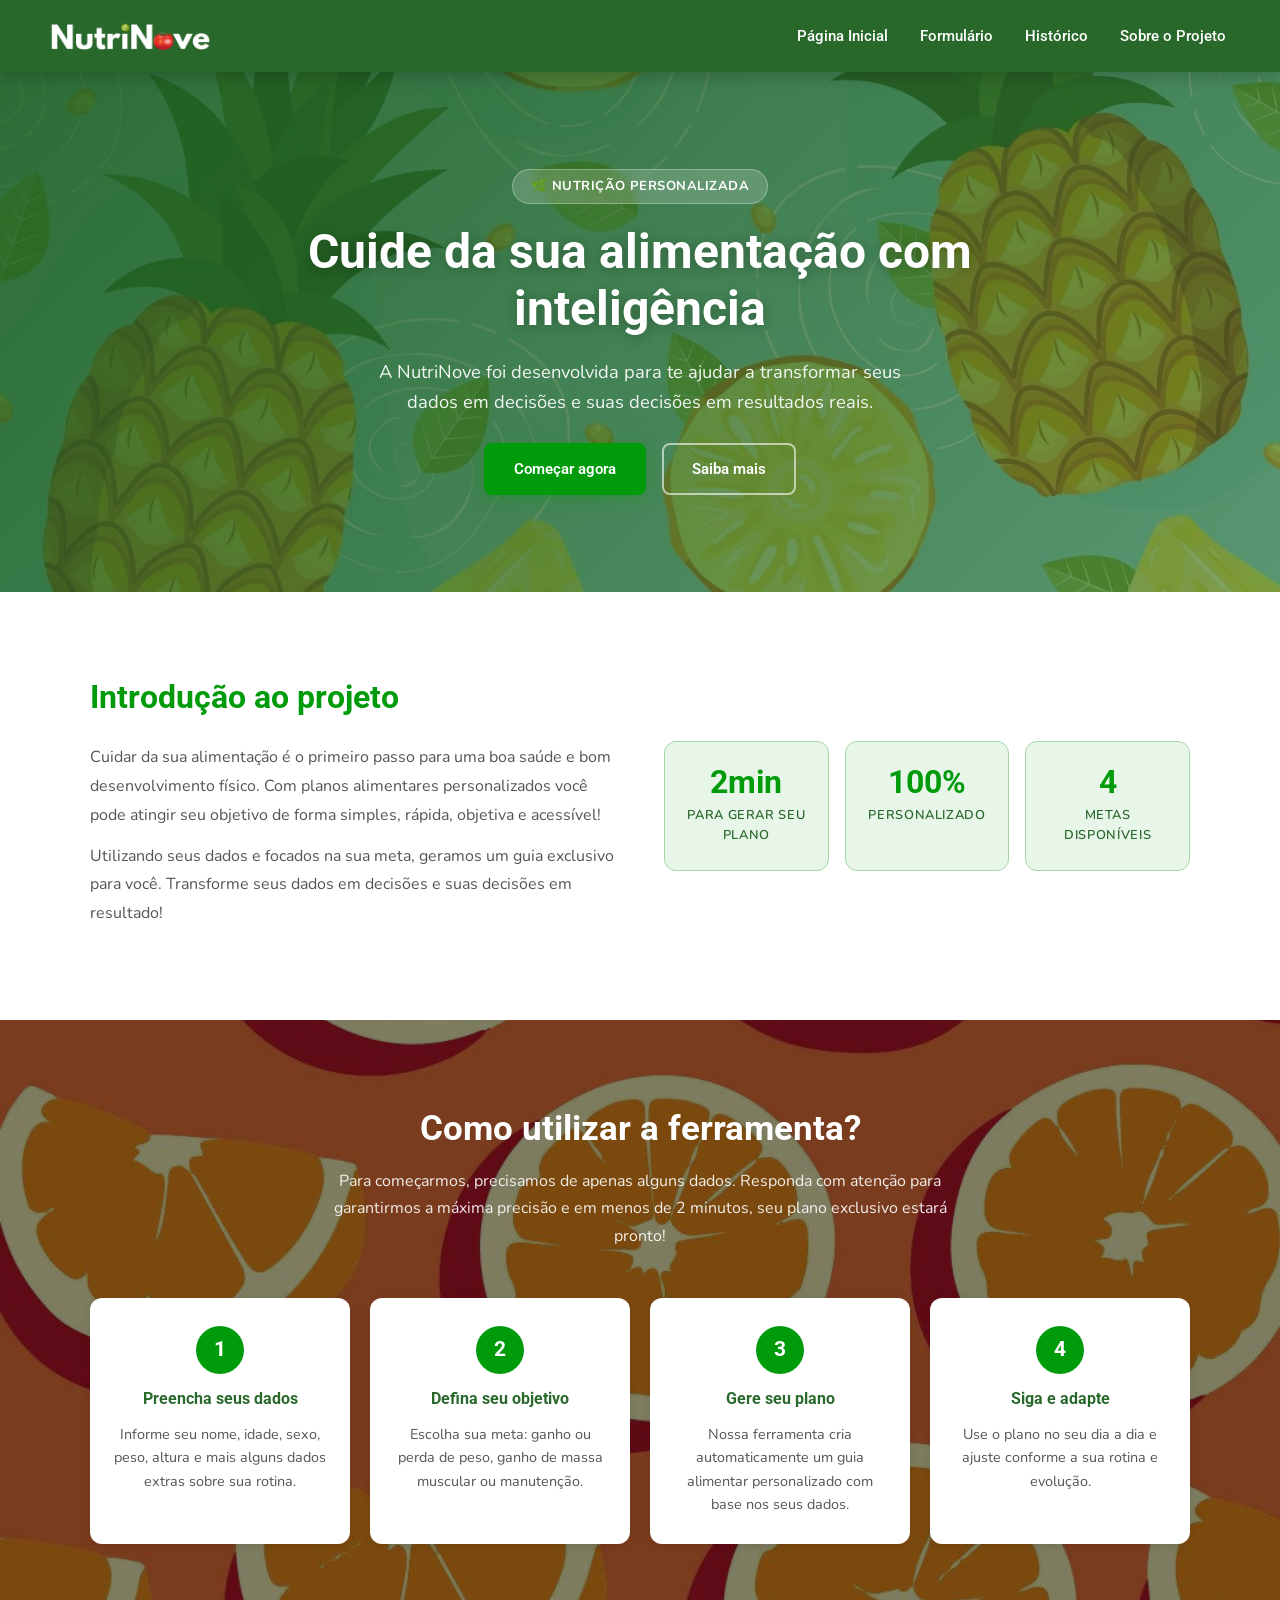
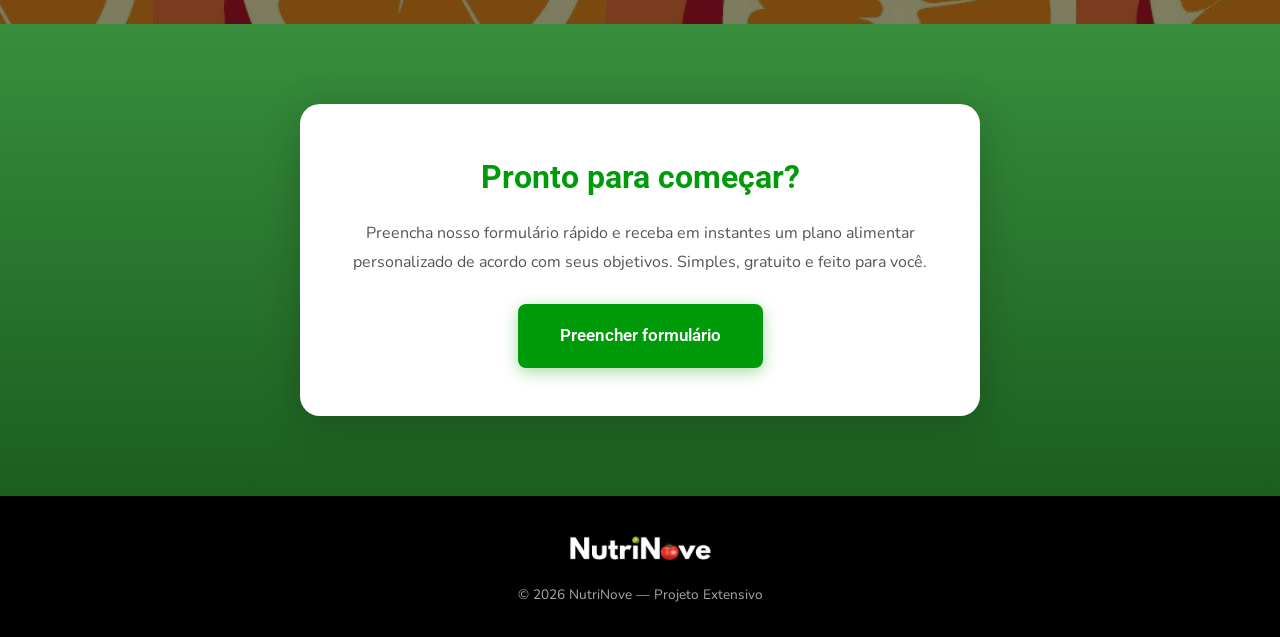
==== front-end/index.html @ 5b018abd "Primeiro commit Front atualizado" ====
<!DOCTYPE html>
<html lang="pt-BR">

<head>
    <meta charset="UTF-8">
    <meta name="viewport" content="width=device-width, initial-scale=1.0">
    <title>NutriNove - Página Inicial</title>
    <link rel="icon" type="image/x-icon" href="assets/imgs/tomate-icone.ico">
    <link rel="stylesheet" href="css/style.css">
</head>

<body>

    <!-- HEADER -->
    <header>
        <div class="header-inner">
            <img src="assets/imgs/logo nutrinove.png" alt="NutriNove logo" id="logo">

            <button class="nav-toggle" id="navToggle" aria-label="Abrir menu" aria-expanded="false">
                <span></span>
                <span></span>
                <span></span>
            </button>

            <nav id="mainNav">
                <a href="index.html">Página Inicial</a>
                <a href="pages/Formulario.html">Formulário</a>
                <a href="pages/Historico.html">Histórico</a>
                <a href="pages/Sobre.html">Sobre o Projeto</a>
            </nav>
        </div>
    </header>

    <!-- HERO -->
    <section class="hero" style="background-image: url('assets/imgs/abacaxi.png');">
        <div class="hero-overlay"></div>
        <div class="hero-content">
            <span class="hero-badge">🌿 Nutrição personalizada</span>
            <h1>Cuide da sua alimentação com inteligência</h1>
            <p>A NutriNove foi desenvolvida para te ajudar a transformar seus dados em decisões e suas decisões em
                resultados reais.</p>
            <div class="hero-actions">
                <a href="pages/Formulario.html" class="btn btn-primary">Começar agora</a>
                <a href="pages/Sobre.html" class="btn btn-outline">Saiba mais</a>
            </div>
        </div>
    </section>

    <!-- INTRO -->
    <section class="section section-light">
        <div class="container">
            <div class="intro-grid">
                <div class="intro-text">
                    <h2>Introdução ao projeto</h2>
                    <p>Cuidar da sua alimentação é o primeiro passo para uma boa saúde e bom desenvolvimento físico. Com
                        planos alimentares personalizados você pode atingir seu objetivo de forma simples, rápida,
                        objetiva e acessível!</p>
                    <p>Utilizando seus dados e focados na sua meta, geramos um guia exclusivo para você. Transforme seus
                        dados em decisões e suas decisões em resultado!</p>
                </div>
                <div class="intro-stats">
                    <div class="stat-card">
                        <span class="stat-number">2min</span>
                        <span class="stat-label">Para gerar seu plano</span>
                    </div>
                    <div class="stat-card">
                        <span class="stat-number">100%</span>
                        <span class="stat-label">Personalizado</span>
                    </div>
                    <div class="stat-card">
                        <span class="stat-number">4</span>
                        <span class="stat-label">Metas disponíveis</span>
                    </div>
                </div>
            </div>
        </div>
    </section>

    <!-- HOW IT WORKS -->
    <section class="section section-green" style="background-image: url('assets/imgs/laranja.png');">
        <div class="section-overlay"></div>
        <div class="container">
            <div class="section-header">
                <h2>Como utilizar a ferramenta?</h2>
                <p>Para começarmos, precisamos de apenas alguns dados. Responda com atenção para garantirmos a máxima
                    precisão e em menos de 2 minutos, seu plano exclusivo estará pronto!</p>
            </div>

            <div class="steps-grid">
                <div class="step-card">
                    <div class="step-number">1</div>
                    <h3>Preencha seus dados</h3>
                    <p>Informe seu nome, idade, sexo, peso, altura e mais alguns dados extras sobre sua rotina.</p>
                </div>
                <div class="step-card">
                    <div class="step-number">2</div>
                    <h3>Defina seu objetivo</h3>
                    <p>Escolha sua meta: ganho ou perda de peso, ganho de massa muscular ou manutenção.</p>
                </div>
                <div class="step-card">
                    <div class="step-number">3</div>
                    <h3>Gere seu plano</h3>
                    <p>Nossa ferramenta cria automaticamente um guia alimentar personalizado com base nos seus dados.
                    </p>
                </div>
                <div class="step-card">
                    <div class="step-number">4</div>
                    <h3>Siga e adapte</h3>
                    <p>Use o plano no seu dia a dia e ajuste conforme a sua rotina e evolução.</p>
                </div>
            </div>
        </div>
    </section>

    <!-- CTA -->
    <section class="section cta-section">
        <div class="container">
            <div class="cta-box">
                <h2>Pronto para começar?</h2>
                <p>Preencha nosso formulário rápido e receba em instantes um plano alimentar personalizado de acordo com
                    seus objetivos. Simples, gratuito e feito para você.</p>
                <a href="pages/Formulario.html" class="btn btn-primary btn-large">Preencher formulário</a>
            </div>
        </div>
    </section>

    <!-- FOOTER -->
    <footer>
        <div class="footer-inner">
            <img src="assets/imgs/logo nutrinove dark.png" alt="NutriNove logo" id="logoFooter">
            <p class="copy">© 2026 NutriNove — Projeto Extensivo</p>
        </div>
    </footer>

    <script>
        const toggle = document.getElementById('navToggle');
        const nav = document.getElementById('mainNav');
        toggle.addEventListener('click', () => {
            const open = nav.classList.toggle('open');
            toggle.setAttribute('aria-expanded', open);
        });
    </script>

</body>

</html>
---- front-end/css/style.css ----
/* ========================================
   NUTRINOVE — style.css
   Redesign responsivo 2026
   ======================================== */

*,
*::before,
*::after {
  box-sizing: border-box;
  padding: 0;
  margin: 0;
}

@font-face {
  font-family: "Roboto";
  src: url(../assets/fonts/Roboto/Roboto-VariableFont_wdth,wght.ttf);
}

@font-face {
  font-family: "Nunito";
  src: url(../assets/fonts/Nunito/Nunito-VariableFont_wght.ttf);
}

/* ── Tokens ── */
:root {
  --green-dark: #1b5e20;
  --green-main: #29682b;
  --green-mid: #388e3c;
  --green-light: #a5d6a7;
  --green-pale: #e8f5e9;
  --green-accent: #009b0a;
  --white: #ffffff;
  --off-white: #f2f2f2;
  --text-dark: #1a1a1a;
  --text-muted: #555;
  --shadow-sm: 0 2px 8px rgba(0, 0, 0, 0.1);
  --shadow-md: 0 6px 24px rgba(0, 0, 0, 0.14);
  --radius-sm: 8px;
  --radius-md: 12px;
  --radius-lg: 20px;
  --transition: 0.25s ease;
  --header-h: 72px;
  font-family: "Nunito", Verdana, sans-serif;
}

html {
  scroll-behavior: smooth;
}

body {
  background-color: var(--off-white);
  color: var(--text-dark);
  line-height: 1.6;
}

img,
a,
.copy {
  -webkit-user-drag: none;
  user-select: none;
}

/* ── Container ── */
.container {
  width: min(1100px, 100% - 2rem);
  margin-inline: auto;
}

/* ========================================
   HEADER
   ======================================== */
header {
  position: sticky;
  top: 0;
  z-index: 1000;
  background-color: var(--green-main);
  box-shadow: 0 4px 16px rgba(0, 0, 0, 0.2);
  height: var(--header-h);
}

.header-inner {
  display: flex;
  align-items: center;
  justify-content: space-between;
  height: 100%;
  width: min(1200px, 100% - 2rem);
  margin-inline: auto;
  gap: 1rem;
}

#logo {
  width: 180px;
  height: auto;
  flex-shrink: 0;
}

/* Nav */
nav {
  display: flex;
  gap: 4px;
}

nav a {
  color: var(--white);
  text-decoration: none;
  font-family: "Roboto", sans-serif;
  font-size: 15px;
  font-weight: 500;
  padding: 8px 14px;
  border-radius: var(--radius-sm);
  transition: background-color var(--transition);
  position: relative;
  white-space: nowrap;
}

nav a::after {
  content: "";
  position: absolute;
  bottom: 2px;
  left: 14px;
  width: 0;
  height: 2px;
  background: var(--green-light);
  transition: width var(--transition);
  border-radius: 2px;
}

nav a:hover {
  background-color: rgba(255, 255, 255, 0.12);
}
nav a:hover::after {
  width: calc(100% - 28px);
}

/* Hamburger */
.nav-toggle {
  display: none;
  flex-direction: column;
  justify-content: center;
  gap: 5px;
  background: none;
  border: none;
  cursor: pointer;
  padding: 8px;
  border-radius: var(--radius-sm);
  transition: background var(--transition);
}
.nav-toggle:hover {
  background: rgba(255, 255, 255, 0.12);
}
.nav-toggle span {
  display: block;
  width: 24px;
  height: 2px;
  background: var(--white);
  border-radius: 2px;
  transition:
    transform var(--transition),
    opacity var(--transition);
}

/* ========================================
   HERO
   ======================================== */
.hero {
  position: relative;
  min-height: 520px;
  display: flex;
  align-items: center;
  background-size: cover;
  background-position: center;
  padding: 4rem 0;
}

.hero-overlay {
  position: absolute;
  inset: 0;
  background: linear-gradient(
    135deg,
    rgba(27, 94, 32, 0.88) 0%,
    rgba(27, 94, 32, 0.55) 100%
  );
}

.hero-content {
  position: relative;
  z-index: 1;
  width: min(680px, 100% - 2rem);
  margin-inline: auto;
  text-align: center;
  color: var(--white);
  display: flex;
  flex-direction: column;
  align-items: center;
  gap: 1.2rem;
}

.hero-badge {
  display: inline-block;
  background: rgba(255, 255, 255, 0.18);
  border: 1px solid rgba(255, 255, 255, 0.3);
  backdrop-filter: blur(4px);
  padding: 6px 18px;
  border-radius: 999px;
  font-size: 13px;
  font-weight: 700;
  letter-spacing: 0.04em;
  text-transform: uppercase;
}

.hero-content h1 {
  font-family: "Roboto", sans-serif;
  font-size: clamp(1.8rem, 5vw, 3rem);
  font-weight: 700;
  line-height: 1.2;
  text-shadow: 0 2px 12px rgba(0, 0, 0, 0.25);
}

.hero-content p {
  font-size: clamp(1rem, 2vw, 1.15rem);
  max-width: 560px;
  opacity: 0.92;
}

.hero-actions {
  display: flex;
  gap: 1rem;
  flex-wrap: wrap;
  justify-content: center;
  margin-top: 0.5rem;
}

/* ========================================
   BUTTONS
   ======================================== */
.btn {
  display: inline-block;
  padding: 12px 28px;
  border-radius: var(--radius-sm);
  font-family: "Roboto", sans-serif;
  font-size: 15px;
  font-weight: 600;
  text-decoration: none;
  transition:
    transform var(--transition),
    box-shadow var(--transition),
    background-color var(--transition);
  cursor: pointer;
  border: 2px solid transparent;
}

.btn:active {
  transform: scale(0.97);
}

.btn-primary {
  background-color: var(--green-accent);
  color: var(--white);
  border-color: var(--green-accent);
  box-shadow: 0 4px 16px rgba(0, 155, 10, 0.35);
}
.btn-primary:hover {
  background-color: var(--green-dark);
  border-color: var(--green-dark);
  box-shadow: 0 6px 24px rgba(0, 155, 10, 0.45);
  transform: translateY(-2px);
}

.btn-outline {
  background-color: transparent;
  color: var(--white);
  border-color: rgba(255, 255, 255, 0.6);
}
.btn-outline:hover {
  background-color: rgba(255, 255, 255, 0.12);
  border-color: var(--white);
  transform: translateY(-2px);
}

.btn-large {
  padding: 16px 40px;
  font-size: 17px;
}

/* ========================================
   SECTIONS
   ======================================== */
.section {
  padding: 5rem 0;
}

.section-light {
  background-color: var(--white);
}

.section-green {
  position: relative;
  background-size: cover;
  background-position: center;
}

.section-overlay {
  position: absolute;
  inset: 0;
  background: rgba(0, 0, 0, 0.5);
}

.section-header {
  position: relative;
  z-index: 1;
  text-align: center;
  margin-bottom: 3rem;
  color: var(--white);
}

.section-header h2 {
  font-family: "Roboto", sans-serif;
  font-size: clamp(1.5rem, 3.5vw, 2.2rem);
  font-weight: 700;
  margin-bottom: 0.75rem;
  color: var(--white);
}

.section-header p {
  max-width: 620px;
  margin-inline: auto;
  font-size: 1rem;
  opacity: 0.9;
  line-height: 1.7;
}

/* ── Section titles (light bg) ── */
.intro-text h2 {
  font-family: "Roboto", sans-serif;
  font-size: clamp(1.5rem, 3vw, 2rem);
  font-weight: 700;
  color: var(--green-accent);
  margin-bottom: 1.25rem;
}

/* ========================================
   INTRO SECTION
   ======================================== */
.intro-grid {
  display: grid;
  grid-template-columns: 1fr 1fr;
  gap: 3rem;
  align-items: center;
}

.intro-text p {
  font-size: 1rem;
  color: var(--text-muted);
  line-height: 1.8;
  margin-bottom: 0.75rem;
}

.intro-stats {
  display: grid;
  grid-template-columns: repeat(3, 1fr);
  gap: 1rem;
}

.stat-card {
  background: var(--green-pale);
  border: 1px solid var(--green-light);
  border-radius: var(--radius-md);
  padding: 1.5rem 1rem;
  text-align: center;
  transition:
    transform var(--transition),
    box-shadow var(--transition);
}
.stat-card:hover {
  transform: translateY(-4px);
  box-shadow: var(--shadow-md);
}

.stat-number {
  display: block;
  font-family: "Roboto", sans-serif;
  font-size: 2rem;
  font-weight: 700;
  color: var(--green-accent);
  line-height: 1;
  margin-bottom: 0.4rem;
}

.stat-label {
  display: block;
  font-size: 0.8rem;
  font-weight: 600;
  color: var(--green-main);
  text-transform: uppercase;
  letter-spacing: 0.05em;
}

/* ========================================
   STEPS GRID
   ======================================== */
.steps-grid {
  position: relative;
  z-index: 1;
  display: grid;
  grid-template-columns: repeat(4, 1fr);
  gap: 1.25rem;
}

.step-card {
  background: var(--white);
  border-radius: var(--radius-md);
  padding: 1.75rem 1.25rem;
  text-align: center;
  box-shadow: var(--shadow-sm);
  transition:
    transform var(--transition),
    box-shadow var(--transition);
  display: flex;
  flex-direction: column;
  align-items: center;
  gap: 0.75rem;
}
.step-card:hover {
  transform: translateY(-6px);
  box-shadow: var(--shadow-md);
}

.step-number {
  width: 48px;
  height: 48px;
  border-radius: 50%;
  background: var(--green-accent);
  color: var(--white);
  font-family: "Roboto", sans-serif;
  font-size: 1.3rem;
  font-weight: 700;
  display: flex;
  align-items: center;
  justify-content: center;
  flex-shrink: 0;
}

.step-card h3 {
  font-family: "Roboto", sans-serif;
  font-size: 1rem;
  font-weight: 700;
  color: var(--green-main);
}

.step-card p {
  font-size: 0.9rem;
  color: var(--text-muted);
  line-height: 1.6;
}

/* ========================================
   CTA SECTION
   ======================================== */
.cta-section {
  background: linear-gradient(
    180deg,
    var(--green-mid) 0%,
    var(--green-dark) 100%
  );
  padding: 5rem 0;
  position: relative;
  background-size: cover;
  background-position: center;
  min-height: 380px;
  display: flex;
  align-items: center;
}

.cta-box {
  background: var(--white);
  border-radius: var(--radius-lg);
  padding: 3rem 2.5rem;
  max-width: 680px;
  margin-inline: auto;
  text-align: center;
  box-shadow: 0 8px 40px rgba(0, 0, 0, 0.2);
}

.cta-box h2 {
  font-family: "Roboto", sans-serif;
  font-size: clamp(1.4rem, 3vw, 2rem);
  font-weight: 700;
  color: var(--green-accent);
  margin-bottom: 1rem;
}

.cta-box p {
  font-size: 1rem;
  color: var(--text-muted);
  line-height: 1.8;
  margin-bottom: 1.75rem;
}

/* ========================================
   FOOTER
   ======================================== */
footer {
  background-color: #000;
  color: var(--green-pale);
  padding: 2rem 1.5rem;
}

.footer-inner {
  display: flex;
  flex-direction: column;
  align-items: center;
  gap: 1rem;
  width: min(1100px, 100%);
  margin-inline: auto;
}

#logoFooter {
  width: 160px;
  height: auto;
}

.copy {
  font-family: "Nunito", sans-serif;
  font-size: 0.85rem;
  opacity: 0.7;
  text-align: center;
}

/* ========================================
   RESPONSIVE
   ======================================== */

/* ── Tablet: ≤ 900px ── */
@media (max-width: 900px) {
  .steps-grid {
    grid-template-columns: repeat(2, 1fr);
  }

  .intro-grid {
    grid-template-columns: 1fr;
    gap: 2rem;
  }

  .intro-stats {
    grid-template-columns: repeat(3, 1fr);
  }
}

/* ── Mobile: ≤ 640px ── */
@media (max-width: 640px) {
  :root {
    --header-h: 64px;
  }

  /* Hamburger */
  .nav-toggle {
    display: flex;
  }

  nav {
    position: absolute;
    top: var(--header-h);
    left: 0;
    right: 0;
    flex-direction: column;
    background-color: var(--green-main);
    padding: 1rem;
    gap: 4px;
    box-shadow: 0 8px 24px rgba(0, 0, 0, 0.25);
    /* hidden by default */
    max-height: 0;
    overflow: hidden;
    transition:
      max-height var(--transition),
      padding var(--transition);
  }

  nav.open {
    max-height: 320px;
    padding: 1rem;
  }

  nav a {
    font-size: 16px;
    padding: 12px 16px;
  }

  nav a::after {
    display: none;
  }

  .hero {
    min-height: 420px;
    padding: 3rem 0;
  }

  .hero-content h1 {
    font-size: 1.75rem;
  }
  .hero-actions {
    flex-direction: column;
    align-items: stretch;
  }
  .btn {
    text-align: center;
  }

  .section {
    padding: 3rem 0;
  }

  .steps-grid {
    grid-template-columns: 1fr;
    gap: 1rem;
  }

  .intro-stats {
    grid-template-columns: 1fr;
    gap: 0.75rem;
  }

  .stat-card {
    padding: 1rem;
    flex-direction: row;
    align-items: center;
    gap: 1rem;
    text-align: left;
  }

  .cta-box {
    padding: 2rem 1.5rem;
    border-radius: var(--radius-md);
  }

  #logo {
    width: 140px;
  }
}

/* ── Small mobile: ≤ 380px ── */
@media (max-width: 380px) {
  .hero-badge {
    font-size: 11px;
  }
  .step-card {
    padding: 1.25rem 1rem;
  }
}
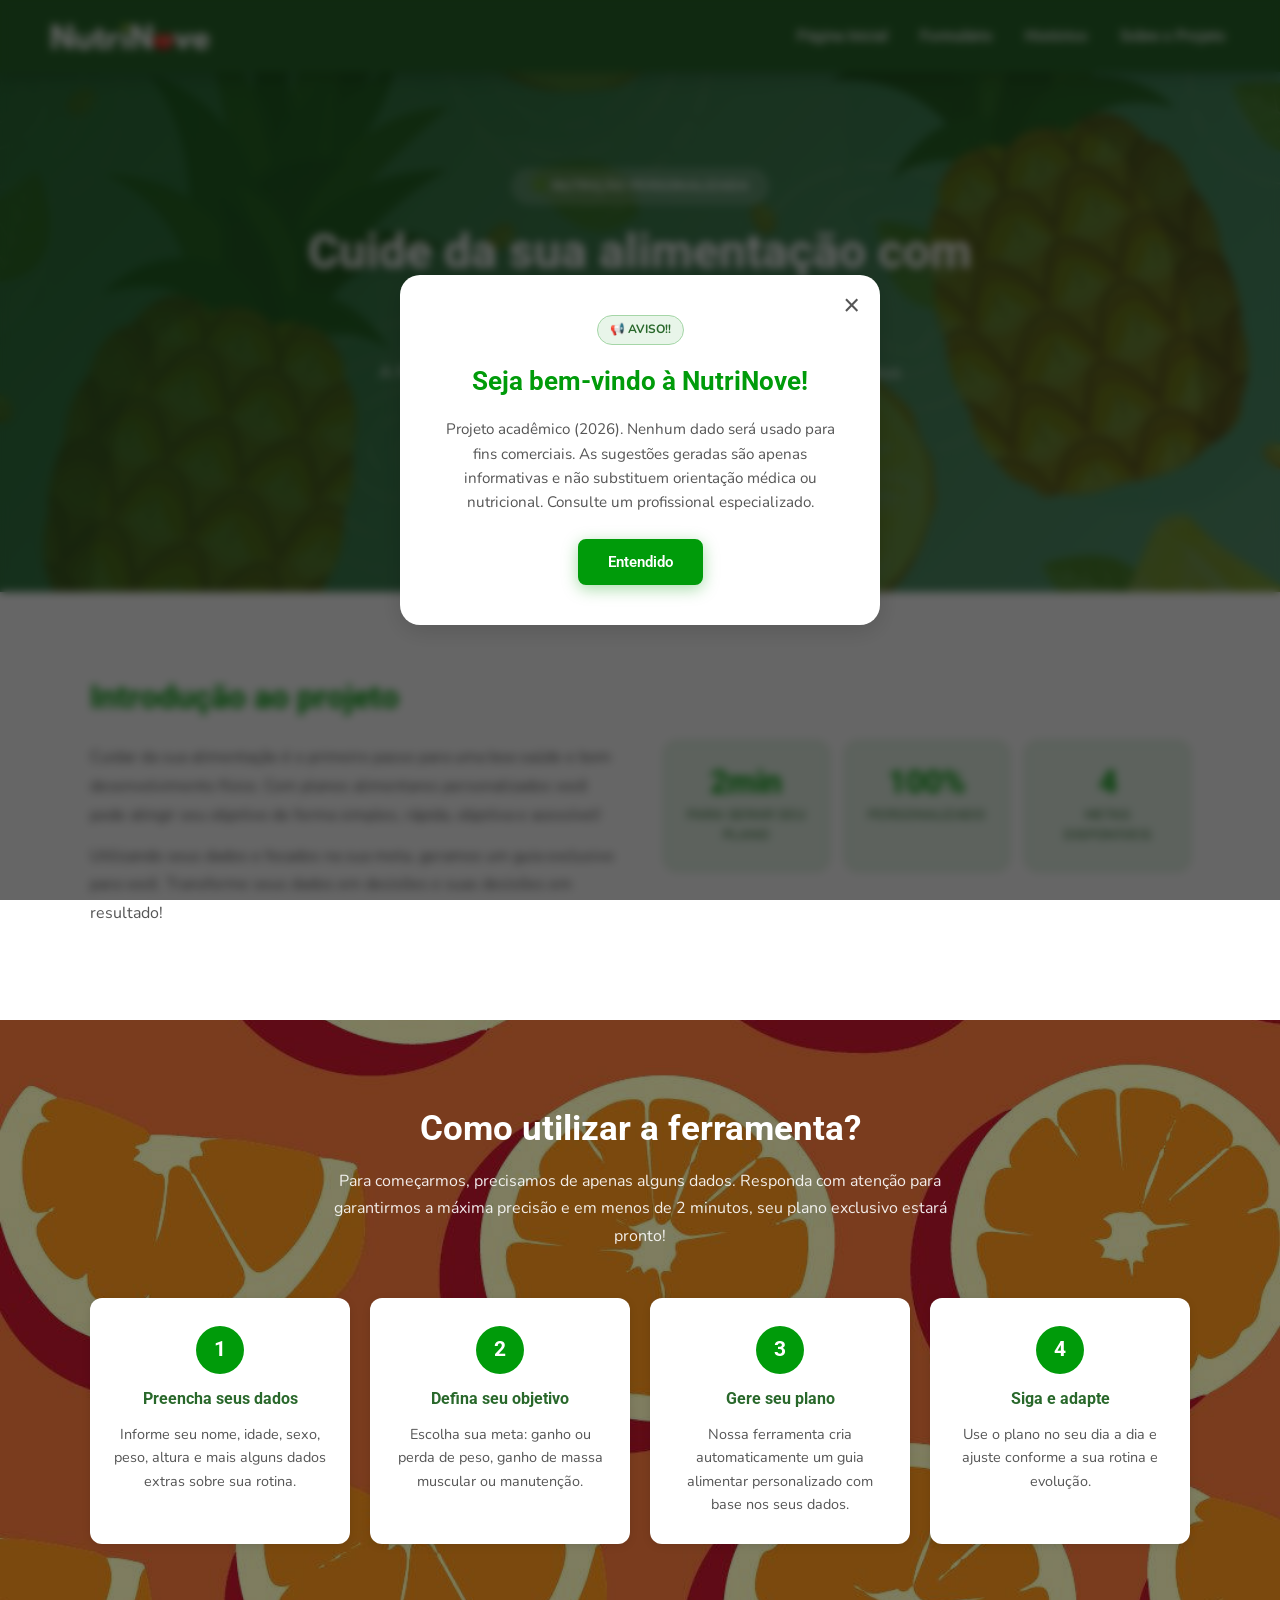
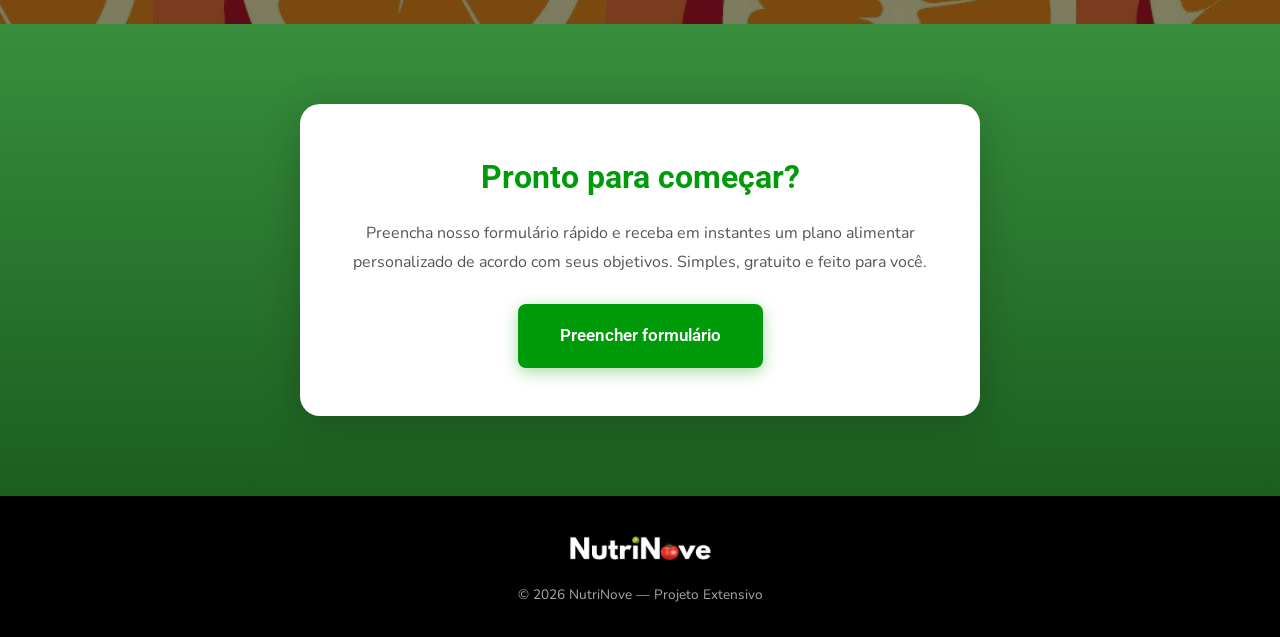
==== commit f43ca5b3: "feat: download pelo formulário" ====
--- a/front-end/index.html
+++ b/front-end/index.html
@@ -1,146 +1,205 @@
-<!DOCTYPE html>
+<!doctype html>
 <html lang="pt-BR">
 
 <head>
-    <meta charset="UTF-8">
-    <meta name="viewport" content="width=device-width, initial-scale=1.0">
-    <title>NutriNove - Página Inicial</title>
-    <link rel="icon" type="image/x-icon" href="assets/imgs/tomate-icone.ico">
-    <link rel="stylesheet" href="css/style.css">
+  <meta charset="UTF-8" />
+  <meta name="viewport" content="width=device-width, initial-scale=1.0" />
+  <title>NutriNove - Página Inicial</title>
+  <link rel="icon" type="image/x-icon" href="assets/imgs/tomate-icone.ico" />
+  <link rel="stylesheet" href="css/style.css" />
 </head>
 
 <body>
-
-    <!-- HEADER -->
-    <header>
-        <div class="header-inner">
-            <img src="assets/imgs/logo nutrinove.png" alt="NutriNove logo" id="logo">
-
-            <button class="nav-toggle" id="navToggle" aria-label="Abrir menu" aria-expanded="false">
-                <span></span>
-                <span></span>
-                <span></span>
-            </button>
-
-            <nav id="mainNav">
-                <a href="index.html">Página Inicial</a>
-                <a href="pages/Formulario.html">Formulário</a>
-                <a href="pages/Historico.html">Histórico</a>
-                <a href="pages/Sobre.html">Sobre o Projeto</a>
-            </nav>
-        </div>
-    </header>
-
-    <!-- HERO -->
-    <section class="hero" style="background-image: url('assets/imgs/abacaxi.png');">
-        <div class="hero-overlay"></div>
-        <div class="hero-content">
-            <span class="hero-badge">🌿 Nutrição personalizada</span>
-            <h1>Cuide da sua alimentação com inteligência</h1>
-            <p>A NutriNove foi desenvolvida para te ajudar a transformar seus dados em decisões e suas decisões em
-                resultados reais.</p>
-            <div class="hero-actions">
-                <a href="pages/Formulario.html" class="btn btn-primary">Começar agora</a>
-                <a href="pages/Sobre.html" class="btn btn-outline">Saiba mais</a>
-            </div>
-        </div>
-    </section>
-
-    <!-- INTRO -->
-    <section class="section section-light">
-        <div class="container">
-            <div class="intro-grid">
-                <div class="intro-text">
-                    <h2>Introdução ao projeto</h2>
-                    <p>Cuidar da sua alimentação é o primeiro passo para uma boa saúde e bom desenvolvimento físico. Com
-                        planos alimentares personalizados você pode atingir seu objetivo de forma simples, rápida,
-                        objetiva e acessível!</p>
-                    <p>Utilizando seus dados e focados na sua meta, geramos um guia exclusivo para você. Transforme seus
-                        dados em decisões e suas decisões em resultado!</p>
-                </div>
-                <div class="intro-stats">
-                    <div class="stat-card">
-                        <span class="stat-number">2min</span>
-                        <span class="stat-label">Para gerar seu plano</span>
-                    </div>
-                    <div class="stat-card">
-                        <span class="stat-number">100%</span>
-                        <span class="stat-label">Personalizado</span>
-                    </div>
-                    <div class="stat-card">
-                        <span class="stat-number">4</span>
-                        <span class="stat-label">Metas disponíveis</span>
-                    </div>
-                </div>
-            </div>
-        </div>
-    </section>
-
-    <!-- HOW IT WORKS -->
-    <section class="section section-green" style="background-image: url('assets/imgs/laranja.png');">
-        <div class="section-overlay"></div>
-        <div class="container">
-            <div class="section-header">
-                <h2>Como utilizar a ferramenta?</h2>
-                <p>Para começarmos, precisamos de apenas alguns dados. Responda com atenção para garantirmos a máxima
-                    precisão e em menos de 2 minutos, seu plano exclusivo estará pronto!</p>
-            </div>
-
-            <div class="steps-grid">
-                <div class="step-card">
-                    <div class="step-number">1</div>
-                    <h3>Preencha seus dados</h3>
-                    <p>Informe seu nome, idade, sexo, peso, altura e mais alguns dados extras sobre sua rotina.</p>
-                </div>
-                <div class="step-card">
-                    <div class="step-number">2</div>
-                    <h3>Defina seu objetivo</h3>
-                    <p>Escolha sua meta: ganho ou perda de peso, ganho de massa muscular ou manutenção.</p>
-                </div>
-                <div class="step-card">
-                    <div class="step-number">3</div>
-                    <h3>Gere seu plano</h3>
-                    <p>Nossa ferramenta cria automaticamente um guia alimentar personalizado com base nos seus dados.
-                    </p>
-                </div>
-                <div class="step-card">
-                    <div class="step-number">4</div>
-                    <h3>Siga e adapte</h3>
-                    <p>Use o plano no seu dia a dia e ajuste conforme a sua rotina e evolução.</p>
-                </div>
-            </div>
-        </div>
-    </section>
-
-    <!-- CTA -->
-    <section class="section cta-section">
-        <div class="container">
-            <div class="cta-box">
-                <h2>Pronto para começar?</h2>
-                <p>Preencha nosso formulário rápido e receba em instantes um plano alimentar personalizado de acordo com
-                    seus objetivos. Simples, gratuito e feito para você.</p>
-                <a href="pages/Formulario.html" class="btn btn-primary btn-large">Preencher formulário</a>
-            </div>
-        </div>
-    </section>
-
-    <!-- FOOTER -->
-    <footer>
-        <div class="footer-inner">
-            <img src="assets/imgs/logo nutrinove dark.png" alt="NutriNove logo" id="logoFooter">
-            <p class="copy">© 2026 NutriNove — Projeto Extensivo</p>
-        </div>
-    </footer>
-
-    <script>
-        const toggle = document.getElementById('navToggle');
-        const nav = document.getElementById('mainNav');
-        toggle.addEventListener('click', () => {
-            const open = nav.classList.toggle('open');
-            toggle.setAttribute('aria-expanded', open);
-        });
-    </script>
-
+  <!-- HEADER -->
+  <header>
+    <div class="header-inner">
+      <a href="index.html" class="logo-a">
+        <img src="assets/imgs/logo nutrinove.png" alt="NutriNove logo" id="logo" />
+      </a>
+
+      <button class="nav-toggle" id="navToggle" aria-label="Abrir menu" aria-expanded="false">
+        <span></span>
+        <span></span>
+        <span></span>
+      </button>
+
+      <nav id="mainNav">
+        <a href="index.html">Página Inicial</a>
+        <a href="pages/Formulario.html">Formulário</a>
+        <a href="pages/Historico.html">Histórico</a>
+        <a href="pages/Sobre.html">Sobre o Projeto</a>
+      </nav>
+    </div>
+  </header>
+
+  <!-- HERO -->
+  <section class="hero" style="background-image: url(&quot;assets/imgs/abacaxi.png&quot;)">
+    <div class="hero-overlay"></div>
+    <div class="hero-content">
+      <span class="hero-badge">🌿 Nutrição personalizada</span>
+      <h1>Cuide da sua alimentação com inteligência</h1>
+      <p>
+        A NutriNove foi desenvolvida para te ajudar a transformar seus dados
+        em decisões e suas decisões em resultados reais.
+      </p>
+      <div class="hero-actions">
+        <a href="pages/Formulario.html" class="btn btn-primary">Começar agora</a>
+        <a href="pages/Sobre.html" class="btn btn-outline">Saiba mais</a>
+      </div>
+    </div>
+  </section>
+
+  <!-- INTRO -->
+  <section class="section section-light">
+    <div class="container">
+      <div class="intro-grid">
+        <div class="intro-text">
+          <h2>Introdução ao projeto</h2>
+          <p>
+            Cuidar da sua alimentação é o primeiro passo para uma boa saúde e
+            bom desenvolvimento físico. Com planos alimentares personalizados
+            você pode atingir seu objetivo de forma simples, rápida, objetiva
+            e acessível!
+          </p>
+          <p>
+            Utilizando seus dados e focados na sua meta, geramos um guia
+            exclusivo para você. Transforme seus dados em decisões e suas
+            decisões em resultado!
+          </p>
+        </div>
+        <div class="intro-stats">
+          <div class="stat-card">
+            <span class="stat-number">2min</span>
+            <span class="stat-label">Para gerar seu plano</span>
+          </div>
+          <div class="stat-card">
+            <span class="stat-number">100%</span>
+            <span class="stat-label">Personalizado</span>
+          </div>
+          <div class="stat-card">
+            <span class="stat-number">4</span>
+            <span class="stat-label">Metas disponíveis</span>
+          </div>
+        </div>
+      </div>
+    </div>
+  </section>
+
+  <!-- HOW IT WORKS -->
+  <section class="section section-green" style="background-image: url(&quot;assets/imgs/laranja.png&quot;)">
+    <div class="section-overlay"></div>
+    <div class="container">
+      <div class="section-header">
+        <h2>Como utilizar a ferramenta?</h2>
+        <p>
+          Para começarmos, precisamos de apenas alguns dados. Responda com
+          atenção para garantirmos a máxima precisão e em menos de 2 minutos,
+          seu plano exclusivo estará pronto!
+        </p>
+      </div>
+
+      <div class="steps-grid">
+        <div class="step-card">
+          <div class="step-number">1</div>
+          <h3>Preencha seus dados</h3>
+          <p>
+            Informe seu nome, idade, sexo, peso, altura e mais alguns dados
+            extras sobre sua rotina.
+          </p>
+        </div>
+        <div class="step-card">
+          <div class="step-number">2</div>
+          <h3>Defina seu objetivo</h3>
+          <p>
+            Escolha sua meta: ganho ou perda de peso, ganho de massa muscular
+            ou manutenção.
+          </p>
+        </div>
+        <div class="step-card">
+          <div class="step-number">3</div>
+          <h3>Gere seu plano</h3>
+          <p>
+            Nossa ferramenta cria automaticamente um guia alimentar
+            personalizado com base nos seus dados.
+          </p>
+        </div>
+        <div class="step-card">
+          <div class="step-number">4</div>
+          <h3>Siga e adapte</h3>
+          <p>
+            Use o plano no seu dia a dia e ajuste conforme a sua rotina e
+            evolução.
+          </p>
+        </div>
+      </div>
+    </div>
+  </section>
+
+  <!-- CTA -->
+  <section class="section cta-section">
+    <div class="container">
+      <div class="cta-box">
+        <h2>Pronto para começar?</h2>
+        <p>
+          Preencha nosso formulário rápido e receba em instantes um plano
+          alimentar personalizado de acordo com seus objetivos. Simples,
+          gratuito e feito para você.
+        </p>
+        <a href="pages/Formulario.html" class="btn btn-primary btn-large">Preencher formulário</a>
+      </div>
+    </div>
+  </section>
+
+  <!-- FOOTER -->
+  <footer>
+    <div class="footer-inner">
+      <img src="assets/imgs/logo nutrinove dark.png" alt="NutriNove logo" id="logoFooter" />
+      <p class="copy">© 2026 NutriNove — Projeto Extensivo</p>
+    </div>
+  </footer>
+
+  <!-- POP-UP -->
+  <div class="modal-overlay" id="modalOverlay">
+    <div class="modal-box">
+      <button class="modal-close" id="modalClose" aria-label="Fechar pop-up">&times;</button>
+      <span class="modal-badge">📢 Aviso!!</span>
+      <h2>Seja bem-vindo à NutriNove!</h2>
+      <p>
+        Projeto acadêmico (2026). Nenhum dado será usado para fins comerciais. As sugestões geradas são apenas
+        informativas e não substituem orientação médica ou nutricional. Consulte um profissional especializado.
+      </p>
+      <button class="btn btn-primary" id="modalBtnConfirm">Entendido</button>
+    </div>
+  </div>
+
+  <script>
+    // ──POPUP ──
+    const modalOverlay = document.getElementById("modalOverlay");
+    const modalClose = document.getElementById("modalClose");
+    const modalBtnConfirm = document.getElementById("modalBtnConfirm");
+
+    function openModal() {
+      modalOverlay.classList.add("show");
+    }
+
+    function closeModal() {
+      modalOverlay.classList.remove("show");
+    }
+
+    window.addEventListener("DOMContentLoaded", () => {
+      setTimeout(openModal, 300);
+    });
+
+    modalClose.addEventListener("click", closeModal);
+    modalBtnConfirm.addEventListener("click", closeModal);
+
+    modalOverlay.addEventListener("click", (e) => {
+      if (e.target === modalOverlay) {
+        closeModal();
+      }
+    });
+  </script>
+  <script src="js/hamburguer.js"></script>
 </body>
 
 </html>
--- a/front-end/css/style.css
+++ b/front-end/css/style.css
@@ -19,6 +19,10 @@
 @font-face {
   font-family: "Nunito";
   src: url(../assets/fonts/Nunito/Nunito-VariableFont_wght.ttf);
+}
+
+main {
+  flex: 1;
 }
 
 /* ── Tokens ── */
@@ -51,6 +55,10 @@
   background-color: var(--off-white);
   color: var(--text-dark);
   line-height: 1.6;
+
+  display: flex;
+  flex-direction: column;
+  min-height: 100vh;
 }
 
 img,
@@ -86,6 +94,12 @@
   width: min(1200px, 100% - 2rem);
   margin-inline: auto;
   gap: 1rem;
+}
+
+.logo-a {
+  display: flex;
+  justify-items: center;
+  align-items: center;
 }
 
 #logo {
@@ -646,3 +660,92 @@
     padding: 1.25rem 1rem;
   }
 }
+
+/* ========================================
+   POP-UP MODAL (ESTILOS)
+   ======================================== */
+.modal-overlay {
+  position: fixed;
+  inset: 0;
+  background-color: rgba(0, 0, 0, 0.6);
+  backdrop-filter: blur(4px);
+  z-index: 9999;
+  display: flex;
+  align-items: center;
+  justify-content: center;
+  padding: 1.5rem;
+
+  /* Escondido por padrão */
+  opacity: 0;
+  pointer-events: none;
+  transition: opacity var(--transition);
+}
+
+.modal-overlay.show {
+  opacity: 1;
+  pointer-events: all;
+}
+
+.modal-box {
+  background-color: var(--white);
+  padding: 2.5rem 2rem;
+  border-radius: var(--radius-lg);
+  max-width: 480px;
+  width: 100%;
+  position: relative;
+  text-align: center;
+  box-shadow: var(--shadow-md);
+  display: flex;
+  flex-direction: column;
+  align-items: center;
+  gap: 1rem;
+
+  transform: translateY(20px);
+  transition: transform var(--transition);
+}
+
+.modal-overlay.show .modal-box {
+  transform: translateY(0);
+}
+
+.modal-close {
+  position: absolute;
+  top: 1rem;
+  right: 1.25rem;
+  background: none;
+  border: none;
+  font-size: 1.8rem;
+  color: var(--text-muted);
+  cursor: pointer;
+  line-height: 1;
+  transition: color var(--transition);
+}
+
+.modal-close:hover {
+  color: var(--text-dark);
+}
+
+.modal-badge {
+  display: inline-block;
+  background: var(--green-pale);
+  color: var(--green-main);
+  border: 1px solid var(--green-light);
+  padding: 4px 12px;
+  border-radius: 999px;
+  font-size: 12px;
+  font-weight: 700;
+  text-transform: uppercase;
+}
+
+.modal-box h2 {
+  font-family: "Roboto", sans-serif;
+  color: var(--green-accent);
+  font-size: 1.6rem;
+}
+
+.modal-box p {
+  font-size: 0.95rem;
+  color: var(--text-muted);
+  line-height: 1.6;
+  margin-bottom: 0.5rem;
+}
